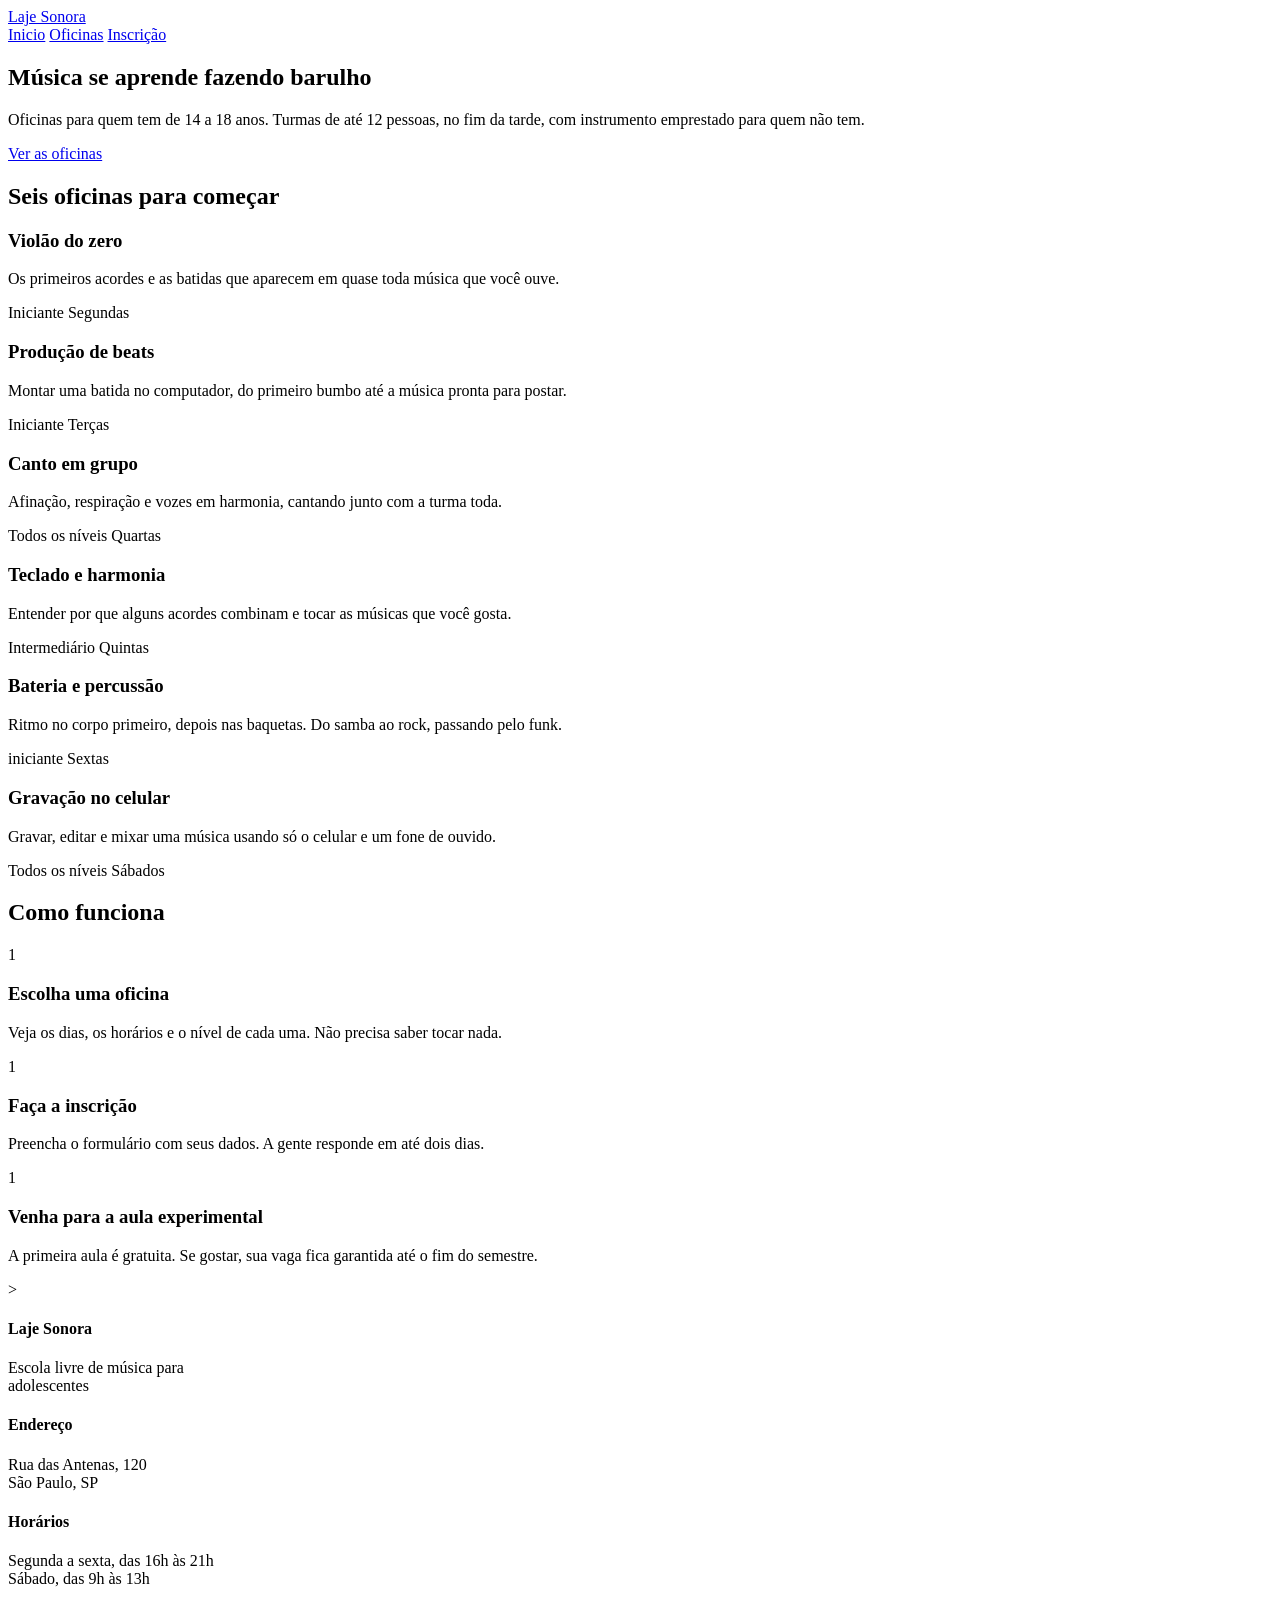
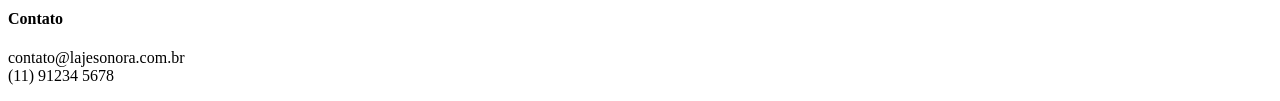
==== index.html @ b0155b60 "Initial commit" ====
<!DOCTYPE html>
<html lang="pt-br">
<head>
    <meta charset="UTF-8">
    <meta name="viewport" content="width=device-width, initial-scale=1.0">
     <link rel="preconnect" href="https://fonts.googleapis.com">
    <link rel="preconnect" href="https://fonts.gstatic.com" crossorigin>
    <link href="https://fonts.googleapis.com/css2?family=Archivo:ital,wght@0,100..900;1,100..900&family=Big+Shoulders:opsz,wght@10..72,100..900&display=swap" rel="stylesheet">
    <title>Laje Sonora| Inicio</title>
    <link rel="stylesheet" href="index.css">
   

</head>
<body>
    <header class="conteudo topo">
        <a href="index.html" class="Logo">Laje Sonora</a>

        <nav class="menu">
            <a href="index.html" class="atual">Inicio</a>
            <a href="oficinas.html">Oficinas</a>
            <a href="inscricao.html">Inscrição</a>
        </nav>

    </header>

    <main>
        <section class="conteudo cartazes">

            <div class="cartaz cartaz-princial">
                <h1>Música se aprende fazendo barulho</h1>
            </div>

            <div class="cartaz cartaz-lateral">
                <p>Oficinas para quem tem de 14 a 18 anos. Turmas de até 12 pessoas, no fim da tarde, com instrumento emprestado para quem não tem.</p>

                <a href="oficinas.html" class="botao">Ver as oficinas</a>
            </div>

            </section>
            
            <section class="conteudo secao">
                <h2 class="titulo=secao">Seis oficinas para começar</h2>
                <div class="cards">
                    <article class="card">
                        <div class="foto foto-azul"></div>
  
                        <div class="card-texto">
                            <h3>Violão do zero</h3>
                            <p>Os primeiros acordes e as batidas que aparecem em quase toda música que você ouve.</p>
                            <div class="card-info">
                                <span>Iniciante</span>
                                <span>Segundas</span>
                            </div>
                        </div>
                    </article>

                    <article class="card">
                        <div class="foto foto-amarela"></div>
  
                        <div class="card-texto">
                            <h3>Produção de beats</h3>
                            <p>Montar uma batida no computador, do primeiro bumbo até a música pronta para postar.</p>
                            <div class="card-info">
                                <span>Iniciante</span>
                                <span>Terças</span>
                            </div>
                        </div>
                    </article>
                    
                    <article class="card">
                        <div class="foto foto-tinta"></div>
  
                        <div class="card-texto">
                            <h3>Canto em grupo</h3>
                            <p>Afinação, respiração e vozes em harmonia, cantando junto com a turma toda.</p>
                            <div class="card-info">
                                <span>Todos os níveis</span>
                                <span>Quartas</span>
                            </div>
                        </div>
                    </article>
                    
                    <article class="card">
                        <div class="foto"></div>
  
                        <div class="card-texto">
                            <h3>Teclado e harmonia</h3>
                            <p>Entender por que alguns acordes combinam e tocar as músicas que você gosta.</p>
                            <div class="card-info">
                                <span>Intermediário</span>
                                <span>Quintas</span>
                            </div>
                        </div>
                    </article>
                    
                    <article class="card">
                        <div class="foto=azul"></div>
  
                        <div class="card-texto">
                            <h3>Bateria e percussão</h3>
                            <p>Ritmo no corpo primeiro, depois nas baquetas. Do samba ao rock, passando pelo funk.</p>
                            <div class="card-info">
                                <span>iniciante</span>
                                <span>Sextas</span>
                            </div>
                        </div>
                    </article>
                    
                    <article class="card">
                        <div class="foto=amarela"></div>
  
                        <div class="card-texto">
                            <h3>Gravação no celular</h3>
                            <p>Gravar, editar e mixar uma música usando só o celular e um fone de ouvido.</p>
                            <div class="card-info">
                                <span>Todos os níveis</span>
                                <span>Sábados</span>
                            </div>
                        </div>
                    </article>

                </div>
                </section>

            
            <sectiom class="conteudo secao">
                <h2 class="titulo-secao">Como funciona</h2>
            <div class="passos">
                <div class="passo">
                    <p class="passo-numero">1</p>
                    <h3>Escolha uma oficina</h3>
                    <p>Veja os dias, os horários e o nível de cada uma. Não precisa saber tocar nada.</p>
                </div>

                <div class="passo">
                    <p class="passo-numero">1</p>
                    <h3>Faça a inscrição</h3>
                    <p>Preencha o formulário com seus dados. A gente responde em até dois dias.</p>
                </div>

                <div class="passo">
                    <p class="passo-numero">1</p>
                    <h3>Venha para a aula experimental</h3>
                    <p>A primeira aula é gratuita. Se gostar, sua vaga fica garantida até o fim do semestre.</p>
                </div>
            </div>
        </sectiom>
    </main>

        <footer class="rodape">
            <div class="conteudo rodape-colunas">
              >

                  <div class="rodape-coluna">
                    <h4>Laje Sonora</h4>
                    <p>Escola livre de música para <br> adolescentes</p>
                </div>
  
                <div class="rodape-coluna">
                    <h4>Endereço</h4>
                    <p>Rua das Antenas, 120 <br> São Paulo, SP</p>
                </div
                  <div class="rodape-coluna">
                    <h4>Horários</h4>
                    <p>Segunda a sexta, das 16h às 21h <br> Sábado, das 9h às 13h</p>
                </div>

                </div
                  <div class="rodape-coluna">
                    <h4>Contato</h4>
                    <p>contato@lajesonora.com.br <br> (11) 91234 5678</p>
                </div>
            </div>
        </footer>
</body>
</html>
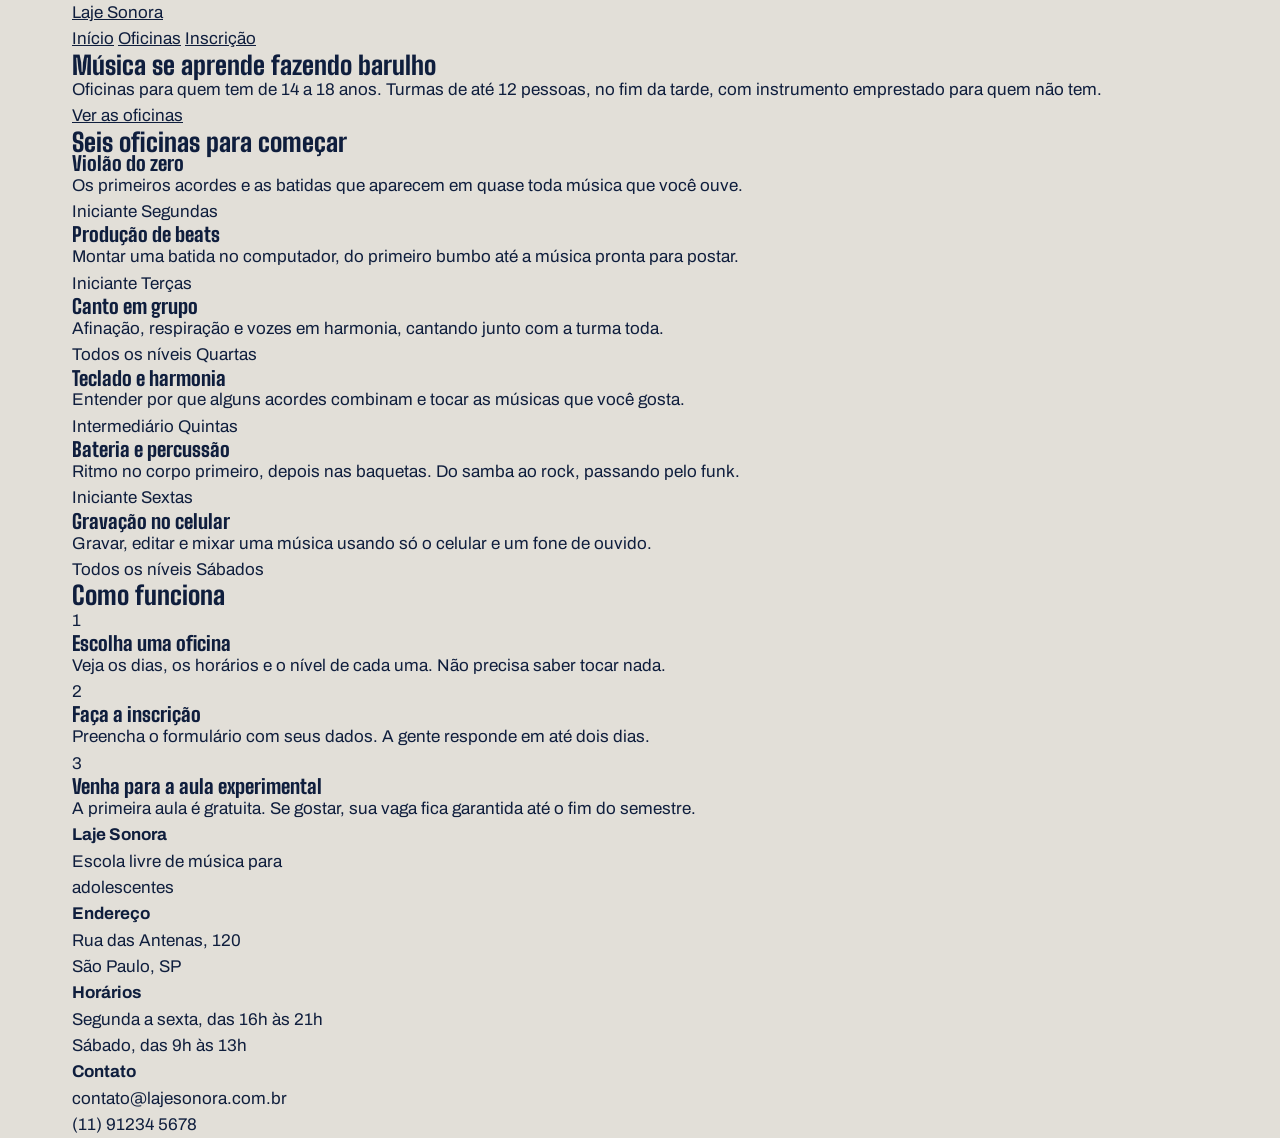
==== commit 5874f36a: "CSS geral: reset, variáveis e fontes" ====
--- a/index.html
+++ b/index.html
@@ -3,20 +3,26 @@
 <head>
     <meta charset="UTF-8">
     <meta name="viewport" content="width=device-width, initial-scale=1.0">
-     <link rel="preconnect" href="https://fonts.googleapis.com">
+
+    <link rel="preconnect" href="https://fonts.googleapis.com">
     <link rel="preconnect" href="https://fonts.gstatic.com" crossorigin>
+
     <link href="https://fonts.googleapis.com/css2?family=Archivo:ital,wght@0,100..900;1,100..900&family=Big+Shoulders:opsz,wght@10..72,100..900&display=swap" rel="stylesheet">
-    <title>Laje Sonora| Inicio</title>
+
+    <title>Laje Sonora | Início</title>
+
     <link rel="stylesheet" href="index.css">
-   
-
 </head>
+
 <body>
+
+    <!-- Cabeçalho -->
     <header class="conteudo topo">
+
         <a href="index.html" class="Logo">Laje Sonora</a>
 
         <nav class="menu">
-            <a href="index.html" class="atual">Inicio</a>
+            <a href="index.html" class="atual">Início</a>
             <a href="oficinas.html">Oficinas</a>
             <a href="inscricao.html">Inscrição</a>
         </nav>
@@ -24,153 +30,285 @@
     </header>
 
     <main>
+
+        <!-- Cartazes principais -->
         <section class="conteudo cartazes">
 
-            <div class="cartaz cartaz-princial">
+            <div class="cartaz cartaz-principal">
                 <h1>Música se aprende fazendo barulho</h1>
             </div>
 
             <div class="cartaz cartaz-lateral">
-                <p>Oficinas para quem tem de 14 a 18 anos. Turmas de até 12 pessoas, no fim da tarde, com instrumento emprestado para quem não tem.</p>
-
-                <a href="oficinas.html" class="botao">Ver as oficinas</a>
-            </div>
-
-            </section>
-            
-            <section class="conteudo secao">
-                <h2 class="titulo=secao">Seis oficinas para começar</h2>
-                <div class="cards">
-                    <article class="card">
-                        <div class="foto foto-azul"></div>
-  
-                        <div class="card-texto">
-                            <h3>Violão do zero</h3>
-                            <p>Os primeiros acordes e as batidas que aparecem em quase toda música que você ouve.</p>
-                            <div class="card-info">
-                                <span>Iniciante</span>
-                                <span>Segundas</span>
-                            </div>
-                        </div>
-                    </article>
-
-                    <article class="card">
-                        <div class="foto foto-amarela"></div>
-  
-                        <div class="card-texto">
-                            <h3>Produção de beats</h3>
-                            <p>Montar uma batida no computador, do primeiro bumbo até a música pronta para postar.</p>
-                            <div class="card-info">
-                                <span>Iniciante</span>
-                                <span>Terças</span>
-                            </div>
-                        </div>
-                    </article>
-                    
-                    <article class="card">
-                        <div class="foto foto-tinta"></div>
-  
-                        <div class="card-texto">
-                            <h3>Canto em grupo</h3>
-                            <p>Afinação, respiração e vozes em harmonia, cantando junto com a turma toda.</p>
-                            <div class="card-info">
-                                <span>Todos os níveis</span>
-                                <span>Quartas</span>
-                            </div>
-                        </div>
-                    </article>
-                    
-                    <article class="card">
-                        <div class="foto"></div>
-  
-                        <div class="card-texto">
-                            <h3>Teclado e harmonia</h3>
-                            <p>Entender por que alguns acordes combinam e tocar as músicas que você gosta.</p>
-                            <div class="card-info">
-                                <span>Intermediário</span>
-                                <span>Quintas</span>
-                            </div>
-                        </div>
-                    </article>
-                    
-                    <article class="card">
-                        <div class="foto=azul"></div>
-  
-                        <div class="card-texto">
-                            <h3>Bateria e percussão</h3>
-                            <p>Ritmo no corpo primeiro, depois nas baquetas. Do samba ao rock, passando pelo funk.</p>
-                            <div class="card-info">
-                                <span>iniciante</span>
-                                <span>Sextas</span>
-                            </div>
-                        </div>
-                    </article>
-                    
-                    <article class="card">
-                        <div class="foto=amarela"></div>
-  
-                        <div class="card-texto">
-                            <h3>Gravação no celular</h3>
-                            <p>Gravar, editar e mixar uma música usando só o celular e um fone de ouvido.</p>
-                            <div class="card-info">
-                                <span>Todos os níveis</span>
-                                <span>Sábados</span>
-                            </div>
-                        </div>
-                    </article>
+
+                <p>
+                    Oficinas para quem tem de 14 a 18 anos.
+                    Turmas de até 12 pessoas, no fim da tarde,
+                    com instrumento emprestado para quem não tem.
+                </p>
+
+                <a href="oficinas.html" class="botao">
+                    Ver as oficinas
+                </a>
+
+            </div>
+
+        </section>
+
+        <!-- Seção de oficinas -->
+        <section class="conteudo secao">
+
+            <h2 class="titulo-secao">
+                Seis oficinas para começar
+            </h2>
+
+            <div class="cards">
+
+                <article class="card">
+
+                    <div class="foto foto-azul"></div>
+
+                    <div class="card-texto">
+
+                        <h3>Violão do zero</h3>
+
+                        <p>
+                            Os primeiros acordes e as batidas que aparecem
+                            em quase toda música que você ouve.
+                        </p>
+
+                        <div class="card-info">
+                            <span>Iniciante</span>
+                            <span>Segundas</span>
+                        </div>
+
+                    </div>
+
+                </article>
+
+                <article class="card">
+
+                    <div class="foto foto-amarela"></div>
+
+                    <div class="card-texto">
+
+                        <h3>Produção de beats</h3>
+
+                        <p>
+                            Montar uma batida no computador, do primeiro
+                            bumbo até a música pronta para postar.
+                        </p>
+
+                        <div class="card-info">
+                            <span>Iniciante</span>
+                            <span>Terças</span>
+                        </div>
+
+                    </div>
+
+                </article>
+
+                <article class="card">
+
+                    <div class="foto foto-tinta"></div>
+
+                    <div class="card-texto">
+
+                        <h3>Canto em grupo</h3>
+
+                        <p>
+                            Afinação, respiração e vozes em harmonia,
+                            cantando junto com a turma toda.
+                        </p>
+
+                        <div class="card-info">
+                            <span>Todos os níveis</span>
+                            <span>Quartas</span>
+                        </div>
+
+                    </div>
+
+                </article>
+
+                <article class="card">
+
+                    <div class="foto"></div>
+
+                    <div class="card-texto">
+
+                        <h3>Teclado e harmonia</h3>
+
+                        <p>
+                            Entender por que alguns acordes combinam
+                            e tocar as músicas que você gosta.
+                        </p>
+
+                        <div class="card-info">
+                            <span>Intermediário</span>
+                            <span>Quintas</span>
+                        </div>
+
+                    </div>
+
+                </article>
+
+                <article class="card">
+
+                    <div class="foto foto-azul"></div>
+
+                    <div class="card-texto">
+
+                        <h3>Bateria e percussão</h3>
+
+                        <p>
+                            Ritmo no corpo primeiro, depois nas baquetas.
+                            Do samba ao rock, passando pelo funk.
+                        </p>
+
+                        <div class="card-info">
+                            <span>Iniciante</span>
+                            <span>Sextas</span>
+                        </div>
+
+                    </div>
+
+                </article>
+
+                <article class="card">
+
+                    <div class="foto foto-amarela"></div>
+
+                    <div class="card-texto">
+
+                        <h3>Gravação no celular</h3>
+
+                        <p>
+                            Gravar, editar e mixar uma música usando
+                            só o celular e um fone de ouvido.
+                        </p>
+
+                        <div class="card-info">
+                            <span>Todos os níveis</span>
+                            <span>Sábados</span>
+                        </div>
+
+                    </div>
+
+                </article>
+
+            </div>
+
+        </section>
+
+        <!-- Seção como funciona -->
+        <section class="conteudo secao">
+
+            <h2 class="titulo-secao">
+                Como funciona
+            </h2>
+
+            <div class="passos">
+
+                <div class="passo">
+
+                    <p class="passo-numero">1</p>
+
+                    <h3>Escolha uma oficina</h3>
+
+                    <p>
+                        Veja os dias, os horários e o nível de cada uma.
+                        Não precisa saber tocar nada.
+                    </p>
 
                 </div>
-                </section>
-
-            
-            <sectiom class="conteudo secao">
-                <h2 class="titulo-secao">Como funciona</h2>
-            <div class="passos">
+
                 <div class="passo">
-                    <p class="passo-numero">1</p>
-                    <h3>Escolha uma oficina</h3>
-                    <p>Veja os dias, os horários e o nível de cada uma. Não precisa saber tocar nada.</p>
+
+                    <p class="passo-numero">2</p>
+
+                    <h3>Faça a inscrição</h3>
+
+                    <p>
+                        Preencha o formulário com seus dados.
+                        A gente responde em até dois dias.
+                    </p>
+
                 </div>
 
                 <div class="passo">
-                    <p class="passo-numero">1</p>
-                    <h3>Faça a inscrição</h3>
-                    <p>Preencha o formulário com seus dados. A gente responde em até dois dias.</p>
+
+                    <p class="passo-numero">3</p>
+
+                    <h3>Venha para a aula experimental</h3>
+
+                    <p>
+                        A primeira aula é gratuita. Se gostar,
+                        sua vaga fica garantida até o fim do semestre.
+                    </p>
+
                 </div>
 
-                <div class="passo">
-                    <p class="passo-numero">1</p>
-                    <h3>Venha para a aula experimental</h3>
-                    <p>A primeira aula é gratuita. Se gostar, sua vaga fica garantida até o fim do semestre.</p>
-                </div>
-            </div>
-        </sectiom>
+            </div>
+
+        </section>
+
     </main>
 
-        <footer class="rodape">
-            <div class="conteudo rodape-colunas">
-              >
-
-                  <div class="rodape-coluna">
-                    <h4>Laje Sonora</h4>
-                    <p>Escola livre de música para <br> adolescentes</p>
-                </div>
-  
-                <div class="rodape-coluna">
-                    <h4>Endereço</h4>
-                    <p>Rua das Antenas, 120 <br> São Paulo, SP</p>
-                </div
-                  <div class="rodape-coluna">
-                    <h4>Horários</h4>
-                    <p>Segunda a sexta, das 16h às 21h <br> Sábado, das 9h às 13h</p>
-                </div>
-
-                </div
-                  <div class="rodape-coluna">
-                    <h4>Contato</h4>
-                    <p>contato@lajesonora.com.br <br> (11) 91234 5678</p>
-                </div>
-            </div>
-        </footer>
+    <!-- Rodapé -->
+    <footer class="rodape">
+
+        <div class="conteudo rodape-colunas">
+
+            <div class="rodape-coluna">
+
+                <h4>Laje Sonora</h4>
+
+                <p>
+                    Escola livre de música para
+                    <br>
+                    adolescentes
+                </p>
+
+            </div>
+
+            <div class="rodape-coluna">
+
+                <h4>Endereço</h4>
+
+                <p>
+                    Rua das Antenas, 120
+                    <br>
+                    São Paulo, SP
+                </p>
+
+            </div>
+
+            <div class="rodape-coluna">
+
+                <h4>Horários</h4>
+
+                <p>
+                    Segunda a sexta, das 16h às 21h
+                    <br>
+                    Sábado, das 9h às 13h
+                </p>
+
+            </div>
+
+            <div class="rodape-coluna">
+
+                <h4>Contato</h4>
+
+                <p>
+                    contato@lajesonora.com.br
+                    <br>
+                    (11) 91234 5678
+                </p>
+
+            </div>
+
+        </div>
+
+    </footer>
+
 </body>
 </html>
--- a/index.css
+++ b/index.css
@@ -0,0 +1,48 @@
+* {
+    margin: 0;
+    padding: 0;
+    box-sizing: border-box;
+}
+
+:root  {
+    
+--concreto: #E2DFD8;
+
+--concreto-escuro: #CBC7BE;
+
+--tinta: #0F1E3D;
+
+--caixa-dagua: #1F5FBF;
+
+--fita: #F3C623;
+
+--branco: #FFFFFF;
+
+--fonte-cartaz: "Big Shoulders", "Arial Narrow", sans-serif;
+
+--fonte-texto: "Archivo", Arial, sans-serif;
+}
+
+body {
+    background-color: var(--concreto);
+    color: var(--tinta);
+    font-family: var(--fonte-texto);
+    font-size: 17px;
+    line-height: 1.55;
+}
+
+a {
+    color: inherit;
+}
+
+h1, h2, h3 {
+    font-family: var(--fonte-cartaz);
+    font-weight: 800;
+    line-height: 0.95;
+}
+
+.conteudo {
+    max-width: 1200px;
+    margin-inline: auto;
+    padding-inline: 32px;
+}
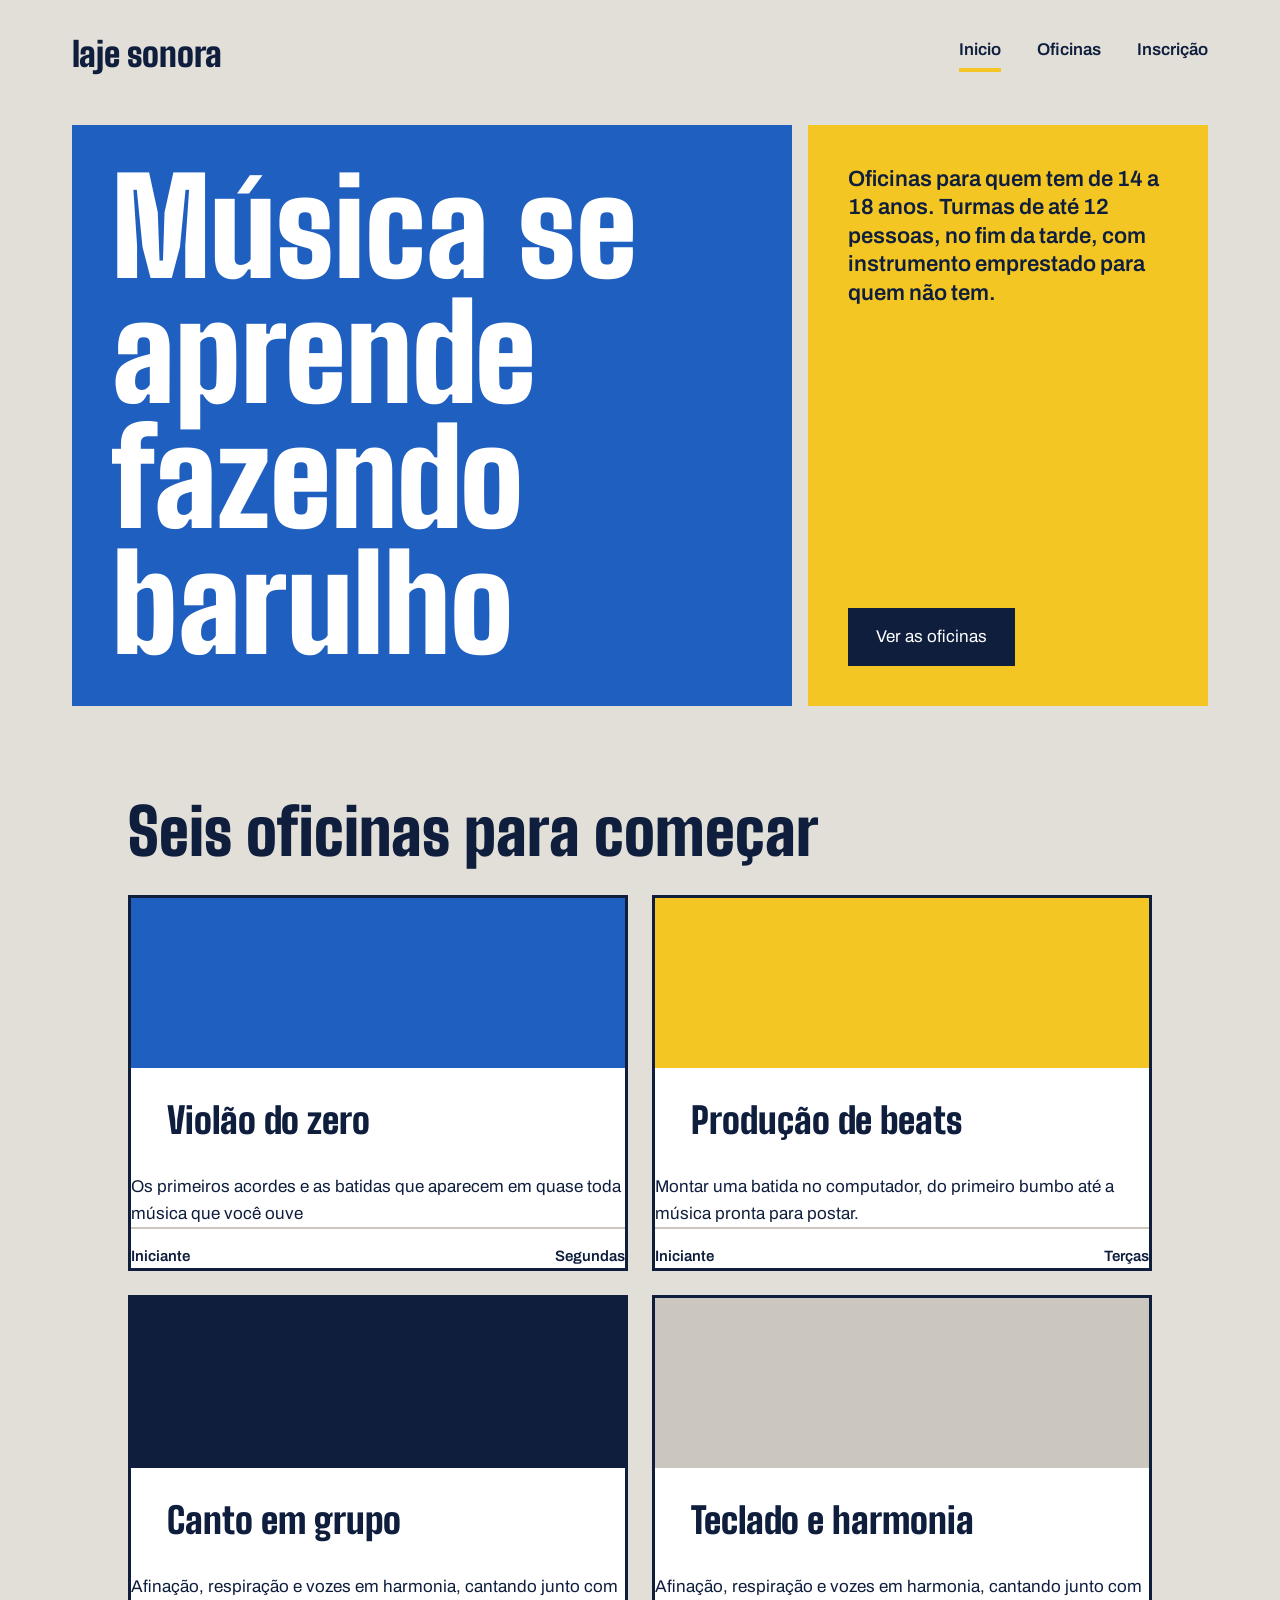
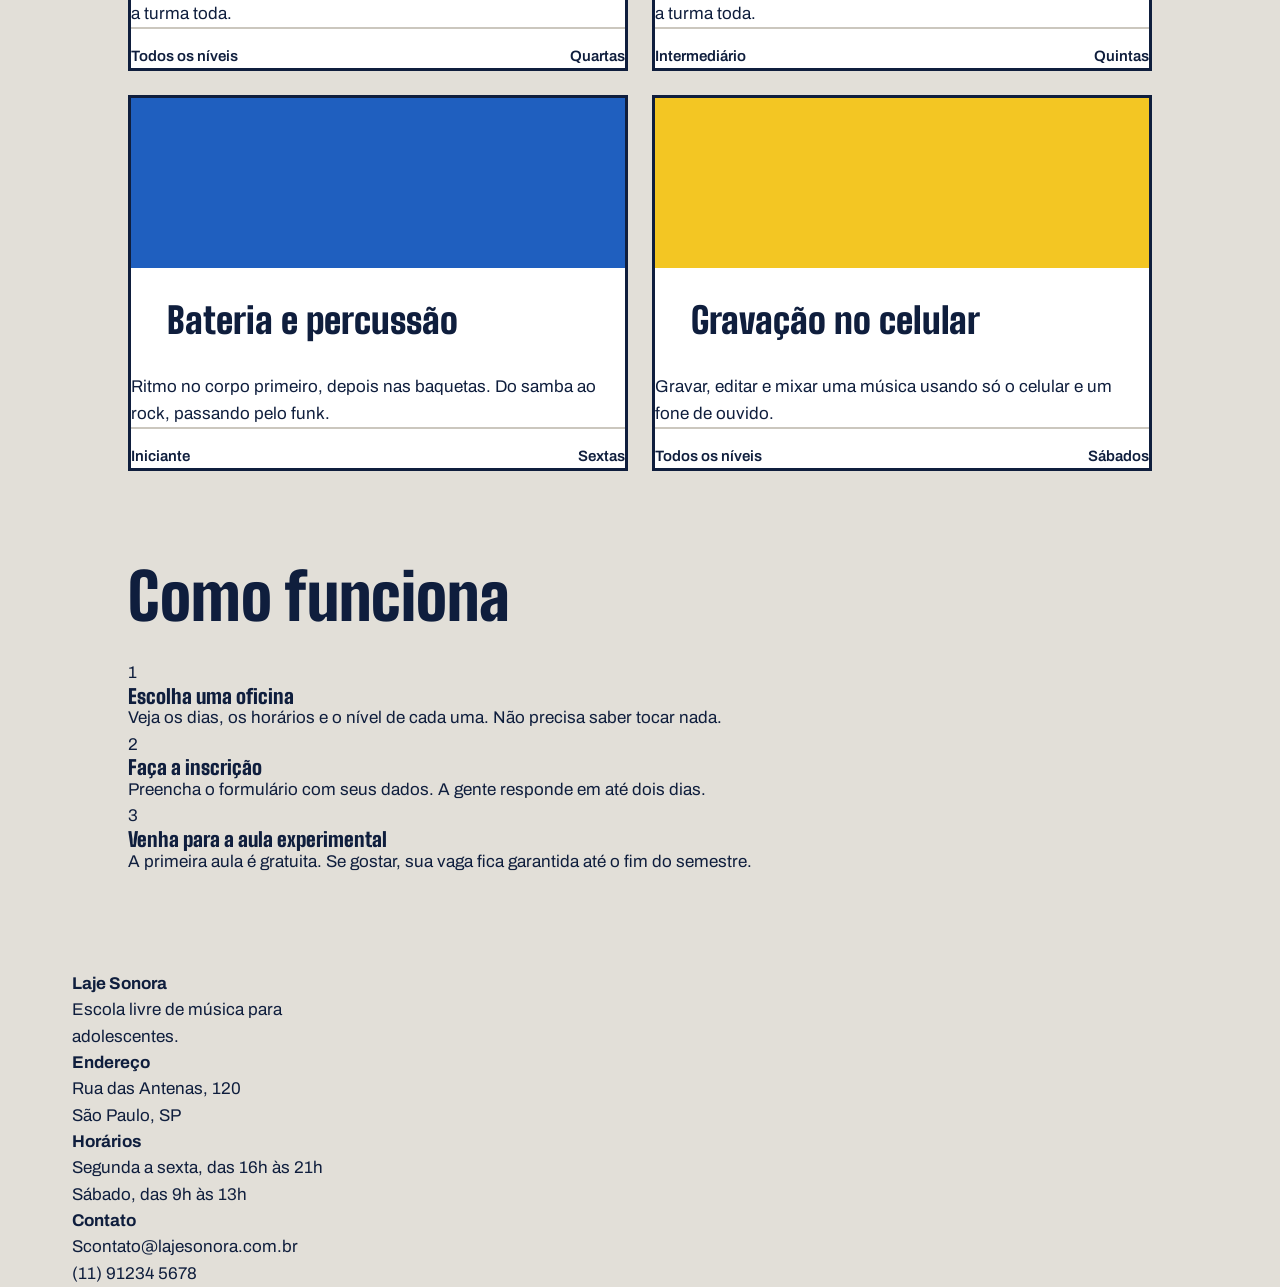
==== commit 9227426e: "Cards das oficinas" ====
--- a/index.html
+++ b/index.html
@@ -1,314 +1,150 @@
 <!DOCTYPE html>
-<html lang="pt-br">
+<html lang="pt-BR">
 <head>
     <meta charset="UTF-8">
     <meta name="viewport" content="width=device-width, initial-scale=1.0">
-
+    <link rel="stylesheet" href="index.css">
     <link rel="preconnect" href="https://fonts.googleapis.com">
-    <link rel="preconnect" href="https://fonts.gstatic.com" crossorigin>
-
-    <link href="https://fonts.googleapis.com/css2?family=Archivo:ital,wght@0,100..900;1,100..900&family=Big+Shoulders:opsz,wght@10..72,100..900&display=swap" rel="stylesheet">
+<link rel="preconnect" href="https://fonts.gstatic.com" crossorigin>
+<link href="https://fonts.googleapis.com/css2?family=Archivo:ital,wght@0,100..900;1,100..900&family=Big+Shoulders:opsz,wght@10..72,100..900&display=swap" rel="stylesheet">
 
     <title>Laje Sonora | Início</title>
-
-    <link rel="stylesheet" href="index.css">
 </head>
-
 <body>
-
-    <!-- Cabeçalho -->
     <header class="conteudo topo">
-
-        <a href="index.html" class="Logo">Laje Sonora</a>
-
+        <a href="index.html" class="logo">laje sonora</a>
         <nav class="menu">
-            <a href="index.html" class="atual">Início</a>
+            <a href="index.html" class="atual">Inicio</a>
             <a href="oficinas.html">Oficinas</a>
             <a href="inscricao.html">Inscrição</a>
         </nav>
-
     </header>
-
     <main>
-
-        <!-- Cartazes principais -->
         <section class="conteudo cartazes">
-
             <div class="cartaz cartaz-principal">
                 <h1>Música se aprende fazendo barulho</h1>
-            </div>
-
-            <div class="cartaz cartaz-lateral">
-
-                <p>
-                    Oficinas para quem tem de 14 a 18 anos.
-                    Turmas de até 12 pessoas, no fim da tarde,
-                    com instrumento emprestado para quem não tem.
-                </p>
-
-                <a href="oficinas.html" class="botao">
-                    Ver as oficinas
-                </a>
 
             </div>
-
+            <div class="cartaz cartaz-lateral">
+                    <p>Oficinas para quem tem de 14 a 18 anos. Turmas de até 12 pessoas, no fim da tarde, com instrumento emprestado para quem não tem.</p>
+                    <a href="oficinas.html" class="botao">Ver as oficinas</a>
+            </div>
         </section>
-
-        <!-- Seção de oficinas -->
         <section class="conteudo secao">
-
-            <h2 class="titulo-secao">
-                Seis oficinas para começar
-            </h2>
-
+            <h2 class="titulo-secao">Seis oficinas para começar</h2>
             <div class="cards">
-
                 <article class="card">
-
                     <div class="foto foto-azul"></div>
-
                     <div class="card-texto">
-
                         <h3>Violão do zero</h3>
-
-                        <p>
-                            Os primeiros acordes e as batidas que aparecem
-                            em quase toda música que você ouve.
-                        </p>
-
-                        <div class="card-info">
-                            <span>Iniciante</span>
-                            <span>Segundas</span>
-                        </div>
-
+                    </div>
+                    <p>Os primeiros acordes e as batidas que aparecem em quase toda música que você ouve</p>
+                    <div class="card-info">
+                        <span>Iniciante</span>
+                        <span>Segundas</span>
                     </div>
 
                 </article>
-
                 <article class="card">
-
                     <div class="foto foto-amarela"></div>
-
                     <div class="card-texto">
-
                         <h3>Produção de beats</h3>
-
-                        <p>
-                            Montar uma batida no computador, do primeiro
-                            bumbo até a música pronta para postar.
-                        </p>
-
-                        <div class="card-info">
-                            <span>Iniciante</span>
-                            <span>Terças</span>
-                        </div>
-
+                    </div>
+                    <p>Montar uma batida no computador, do primeiro bumbo até a música pronta para postar.</p>
+                    <div class="card-info">
+                        <span>Iniciante</span>
+                        <span>Terças</span>
                     </div>
 
                 </article>
-
                 <article class="card">
-
                     <div class="foto foto-tinta"></div>
-
                     <div class="card-texto">
-
                         <h3>Canto em grupo</h3>
-
-                        <p>
-                            Afinação, respiração e vozes em harmonia,
-                            cantando junto com a turma toda.
-                        </p>
-
-                        <div class="card-info">
-                            <span>Todos os níveis</span>
-                            <span>Quartas</span>
-                        </div>
-
+                    </div>
+                    <p>Afinação, respiração e vozes em harmonia, cantando junto com a turma toda.</p>
+                    <div class="card-info">
+                        <span>Todos os níveis</span>
+                        <span>Quartas</span>
                     </div>
 
                 </article>
-
                 <article class="card">
-
                     <div class="foto"></div>
-
                     <div class="card-texto">
-
                         <h3>Teclado e harmonia</h3>
-
-                        <p>
-                            Entender por que alguns acordes combinam
-                            e tocar as músicas que você gosta.
-                        </p>
-
-                        <div class="card-info">
-                            <span>Intermediário</span>
-                            <span>Quintas</span>
-                        </div>
-
+                    </div>
+                    <p>Afinação, respiração e vozes em harmonia, cantando junto com a turma toda.</p>
+                    <div class="card-info">
+                        <span>Intermediário</span>
+                        <span>Quintas</span>
                     </div>
 
                 </article>
-
                 <article class="card">
-
                     <div class="foto foto-azul"></div>
-
                     <div class="card-texto">
-
                         <h3>Bateria e percussão</h3>
-
-                        <p>
-                            Ritmo no corpo primeiro, depois nas baquetas.
-                            Do samba ao rock, passando pelo funk.
-                        </p>
-
-                        <div class="card-info">
-                            <span>Iniciante</span>
-                            <span>Sextas</span>
-                        </div>
-
+                    </div>
+                    <p>Ritmo no corpo primeiro, depois nas baquetas. Do samba ao rock, passando pelo funk.</p>
+                    <div class="card-info">
+                        <span>Iniciante</span>
+                        <span>Sextas</span>
                     </div>
 
                 </article>
-
                 <article class="card">
-
                     <div class="foto foto-amarela"></div>
-
                     <div class="card-texto">
-
                         <h3>Gravação no celular</h3>
-
-                        <p>
-                            Gravar, editar e mixar uma música usando
-                            só o celular e um fone de ouvido.
-                        </p>
-
-                        <div class="card-info">
-                            <span>Todos os níveis</span>
-                            <span>Sábados</span>
-                        </div>
-
+                    </div>
+                    <p>Gravar, editar e mixar uma música usando só o celular e um fone de ouvido.</p>
+                    <div class="card-info">
+                        <span>Todos os níveis</span>
+                        <span>Sábados</span>
                     </div>
 
                 </article>
-
             </div>
-
         </section>
-
-        <!-- Seção como funciona -->
         <section class="conteudo secao">
-
-            <h2 class="titulo-secao">
-                Como funciona
-            </h2>
-
+            <h2 class="titulo-secao">Como funciona</h2>
             <div class="passos">
-
                 <div class="passo">
-
                     <p class="passo-numero">1</p>
-
                     <h3>Escolha uma oficina</h3>
-
-                    <p>
-                        Veja os dias, os horários e o nível de cada uma.
-                        Não precisa saber tocar nada.
-                    </p>
-
+                    <p>Veja os dias, os horários e o nível de cada uma. Não precisa saber tocar nada.</p>
                 </div>
-
                 <div class="passo">
-
                     <p class="passo-numero">2</p>
-
                     <h3>Faça a inscrição</h3>
-
-                    <p>
-                        Preencha o formulário com seus dados.
-                        A gente responde em até dois dias.
-                    </p>
-
+                    <p>Preencha o formulário com seus dados. A gente responde em até dois dias.</p>
                 </div>
-
                 <div class="passo">
-
                     <p class="passo-numero">3</p>
-
                     <h3>Venha para a aula experimental</h3>
-
-                    <p>
-                        A primeira aula é gratuita. Se gostar,
-                        sua vaga fica garantida até o fim do semestre.
-                    </p>
-
+                    <p>A primeira aula é gratuita. Se gostar, sua vaga fica garantida até o fim do semestre.</p>
                 </div>
-
             </div>
-
         </section>
-
     </main>
-
-    <!-- Rodapé -->
     <footer class="rodape">
-
         <div class="conteudo rodape-colunas">
-
             <div class="rodape-coluna">
-
                 <h4>Laje Sonora</h4>
-
-                <p>
-                    Escola livre de música para
-                    <br>
-                    adolescentes
-                </p>
-
+                <p>Escola livre de música para <br> adolescentes.</p>
             </div>
-
             <div class="rodape-coluna">
-
                 <h4>Endereço</h4>
-
-                <p>
-                    Rua das Antenas, 120
-                    <br>
-                    São Paulo, SP
-                </p>
-
+                <p>Rua das Antenas, 120 <br> São Paulo, SP</p>
             </div>
-
             <div class="rodape-coluna">
-
                 <h4>Horários</h4>
-
-                <p>
-                    Segunda a sexta, das 16h às 21h
-                    <br>
-                    Sábado, das 9h às 13h
-                </p>
-
+                <p>Segunda a sexta, das 16h às 21h<br> Sábado, das 9h às 13h</p>
             </div>
-
             <div class="rodape-coluna">
-
                 <h4>Contato</h4>
-
-                <p>
-                    contato@lajesonora.com.br
-                    <br>
-                    (11) 91234 5678
-                </p>
-
+                <p>Scontato@lajesonora.com.br<br> (11) 91234 5678</p>
             </div>
-
         </div>
-
-    </footer>
-
-</body>
-</html>+    </footer>
--- a/index.css
+++ b/index.css
@@ -1,12 +1,11 @@
-* {
+*{
     margin: 0;
     padding: 0;
     box-sizing: border-box;
+
 }
-
-:root  {
-    
---concreto: #E2DFD8;
+:root{
+    --concreto: #E2DFD8;
 
 --concreto-escuro: #CBC7BE;
 
@@ -17,32 +16,165 @@
 --fita: #F3C623;
 
 --branco: #FFFFFF;
+--fonte-cartaz: "Big Shoulders", "Arial Narrow", sans-serif;
+--fonte-texto: "Archivo", Arial, sans-serif;
 
---fonte-cartaz: "Big Shoulders", "Arial Narrow", sans-serif;
-
---fonte-texto: "Archivo", Arial, sans-serif;
 }
 
-body {
-    background-color: var(--concreto);
+body{
+    background: var(--concreto);
     color: var(--tinta);
     font-family: var(--fonte-texto);
     font-size: 17px;
     line-height: 1.55;
+  
 }
-
-a {
+h1, h2, h3{
+    font-family: var(--fonte-cartaz);
+    font-weight: 900;
+    line-height: 0.95;
+}
+a{
     color: inherit;
 }
-
-h1, h2, h3 {
-    font-family: var(--fonte-cartaz);
-    font-weight: 800;
-    line-height: 0.95;
-}
-
-.conteudo {
+.conteudo{
     max-width: 1200px;
     margin-inline: auto;
     padding-inline: 32px;
-}+}
+.topo{
+    padding-block: 28px;
+    display: flex;
+    justify-content: space-between;
+    align-items: center;
+}
+.logo{
+    font-family: var(--fonte-cartaz);
+    font-size: 34px;
+    font-weight: 900;
+    text-decoration: none;
+
+}
+.menu{
+    display: flex;
+    gap: 36px;
+}
+.menu a{
+    font-weight: 600;
+    text-decoration: none;
+    padding-bottom: 4px;
+    border-bottom: 4px solid transparent;
+
+}
+.menu a:hover{
+    border-bottom-color: var(--tinta);
+}
+.menu a.atual{
+    border-bottom-color: var(--fita);
+}
+
+.cartazes{
+    margin-top: 16px;
+    display: flex;
+    gap: 16px;
+   
+}
+.cartaz{
+    padding: 40px;
+}
+.cartaz-principal{
+    background-color: var(--caixa-dagua);
+    color: var(--branco);
+    flex: 2;
+}
+.cartaz-principal h1{
+    font-size: 132px;
+    max-width: 9ch;
+
+}
+.cartaz-lateral{
+    background-color: var(--fita);
+    flex: 1;
+    display: flex;
+    flex-direction: column;
+    justify-content: space-between;
+    gap: 32px;
+    align-items: flex-start;
+}
+.cartaz-lateral p{
+    font-size: 22px;
+    font-weight: 600;
+    line-height: 1.3;
+
+}
+.botao{
+    background-color: var(--tinta);
+    color: var(--branco);
+    font-weight: 700;
+    text-decoration: none;
+    padding: 16px 28px;
+    border: none;
+    font: var(--fonte-texto);
+    font-size: 17px;
+    cursor: pointer;
+}
+.botao:hover{
+    background-color: var(--caixa-dagua);
+
+}
+.secao{
+    margin: 96px;
+}
+.titulo-secao{
+    font-size: 64px;
+    margin-bottom: 32px;
+
+}
+.cards{
+    display: flex;
+    flex-wrap: wrap;
+    gap: 24px;
+}
+.card{
+    background-color: var(--branco);
+    border: 3px solid var(--tinta);
+    flex: 1 1 340px;
+    display: flex;
+    flex-direction: column;
+}
+.card .foto{
+    height: 170px;
+}
+.foto{
+    background-color: var(--concreto-escuro);
+}
+.foto-azul{
+    background-color: var(--caixa-dagua);
+}
+.foto-amarela{
+    background-color: var(--fita);
+}
+.foto-tinta{
+    background-color: var(--tinta);
+}
+.card-texto{
+    padding: 24px;
+    display: flex;
+    flex-direction: column;
+    flex: 1;
+}
+.card h3{
+    font-size: 36px;
+    margin: 12px;
+}
+
+.card-info {
+    margin-top: auto;
+    padding-top: 16px;
+    border-top: 2px solid var(--concreto-escuro);
+    font-size: 15px;
+    font-weight: 600;
+    display: flex;
+    justify-content: space-between;
+
+}
